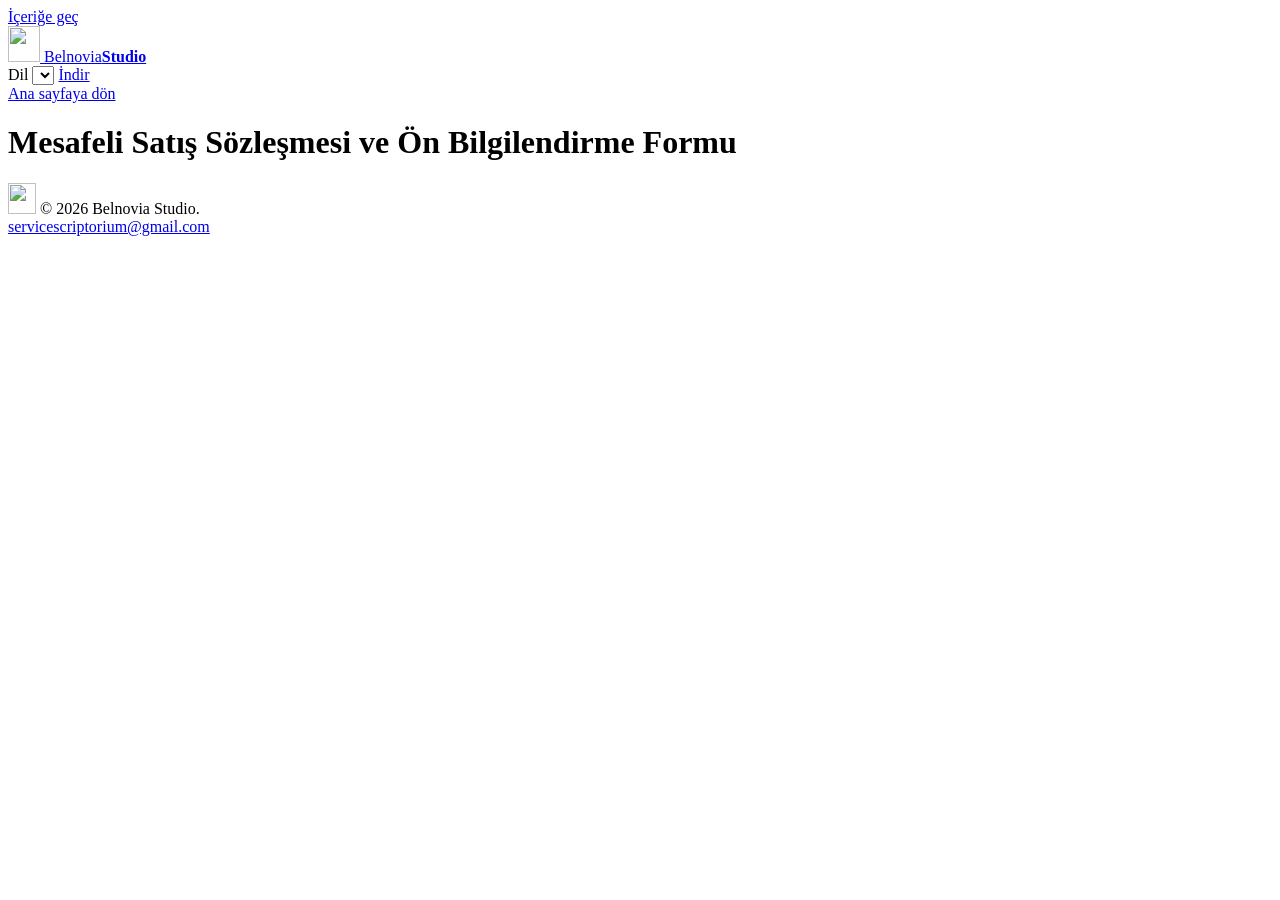
==== distance.html @ 93ca287a "Add files via upload" ====
<!doctype html>
<!--
  NOTE FOR THE OWNER / SAHİBİNE NOT:
  The legal texts on this page are a draft based on the in-app texts of Belnovia Studio.
  Bu sayfadaki yasal metinler taslaktır. Ödeme almaya başlamadan önce avukatına / mali müşavirine kontrol ettir.
  The texts themselves live in js/legal-texts.js (all six languages).
-->
<html lang="tr">
<head>
<meta charset="utf-8">
<meta name="viewport" content="width=device-width, initial-scale=1">
<title>Mesafeli Satış Sözleşmesi | Belnovia Studio</title>
<meta name="description" content="Belnovia Studio: Mesafeli Satış Sözleşmesi ve Ön Bilgilendirme Formu">
<meta name="theme-color" content="#090b13">
<meta name="robots" content="index, follow">
<link rel="icon" type="image/png" sizes="32x32" href="img/icon-32.png">
<link rel="apple-touch-icon" href="img/icon-256.png">
<meta property="og:type" content="article">
<meta property="og:site_name" content="Belnovia Studio">
<meta property="og:title" content="Mesafeli Satış Sözleşmesi | Belnovia Studio">
<meta property="og:image" content="img/og.jpg">
<link rel="stylesheet" href="css/site.css">
</head>
<body data-legal="distance">
<a class="skip" href="#main" data-i18n="skip">İçeriğe geç</a>
<header class="top">
  <div class="wrap top-in">
    <a class="brand" href="index.html" aria-label="Belnovia Studio">
      <img src="img/emblem-sm.png" width="32" height="36" alt="">
      <span>Belnovia<b>Studio</b></span>
    </a>
    <div class="top-act">
      <label class="lang">
        <span class="sr" data-i18n="lang.label">Dil</span>
        <select id="lang-select"></select>
      </label>
      <a class="btn btn-sm" href="index.html#download" data-i18n="nav.download">İndir</a>
    </div>
  </div>
</header>
<main id="main" class="wrap legal">
  <a class="legal-back" href="index.html" data-i18n="legal.back">Ana sayfaya dön</a>
  <h1 id="legal-title">Mesafeli Satış Sözleşmesi ve Ön Bilgilendirme Formu</h1>
  <p class="legal-date" data-i18n="legal.updated"></p>
  <div class="legal-body" id="legal-body">
    <noscript><p>Bu sayfayı görmek için JavaScript'i açın. / Please enable JavaScript to read this page. Contact: servicescriptorium@gmail.com</p></noscript>
  </div>
</main>
<footer class="foot">
  <div class="wrap foot-in">
    <div class="foot-brand">
      <img src="img/emblem-sm.png" width="28" height="31" alt="">
      <span>© <span class="year">2026</span> Belnovia Studio. <span data-i18n="foot.rights"></span></span>
    </div>
    <nav class="foot-nav" aria-label="Legal">
      <a href="terms.html" data-i18n="foot.terms"></a>
      <a href="privacy.html" data-i18n="foot.privacy"></a>
      <a href="refund.html" data-i18n="foot.refund"></a>
      <a href="distance.html" data-i18n="foot.distance"></a>
      <a href="mailto:servicescriptorium@gmail.com">servicescriptorium@gmail.com</a>
    </nav>
  </div>
</footer>
<script src="js/i18n.js"></script>
<script src="js/legal-texts.js"></script>
<script src="js/site.js"></script>
</body>
</html>
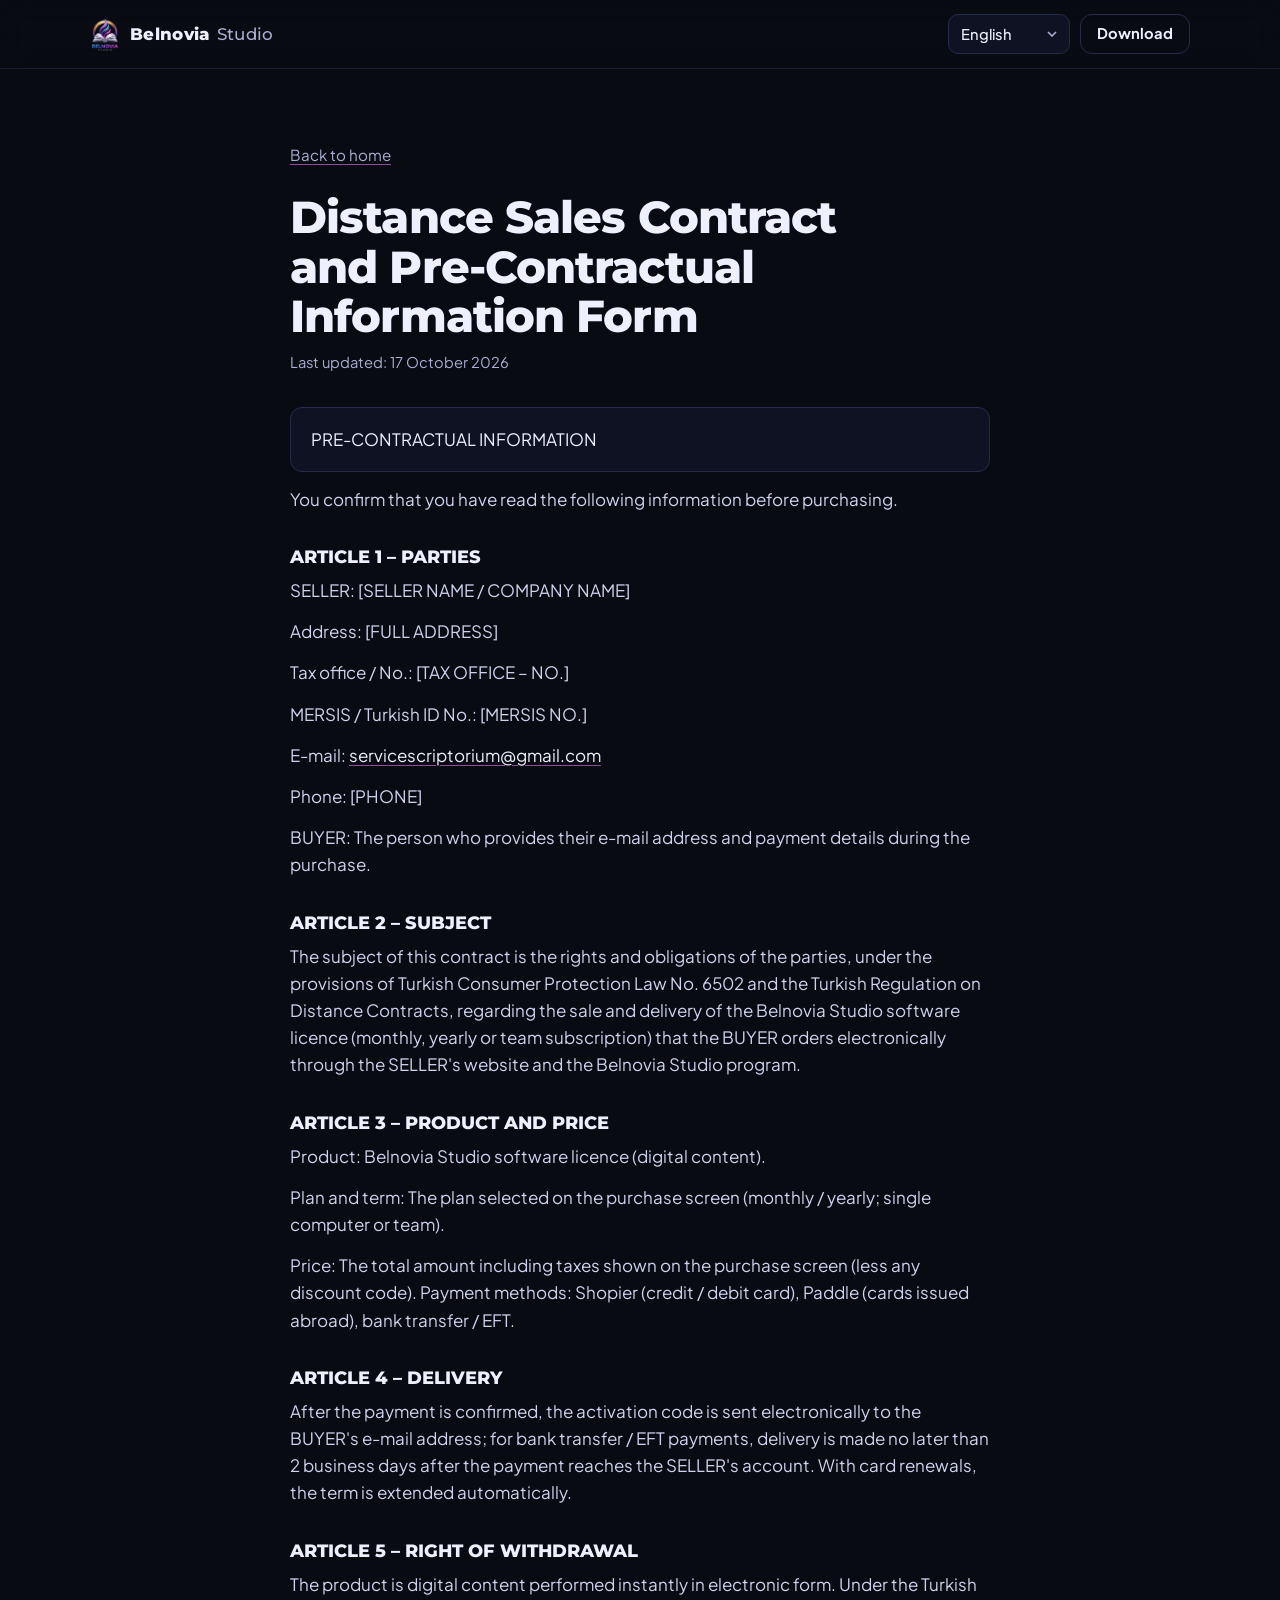
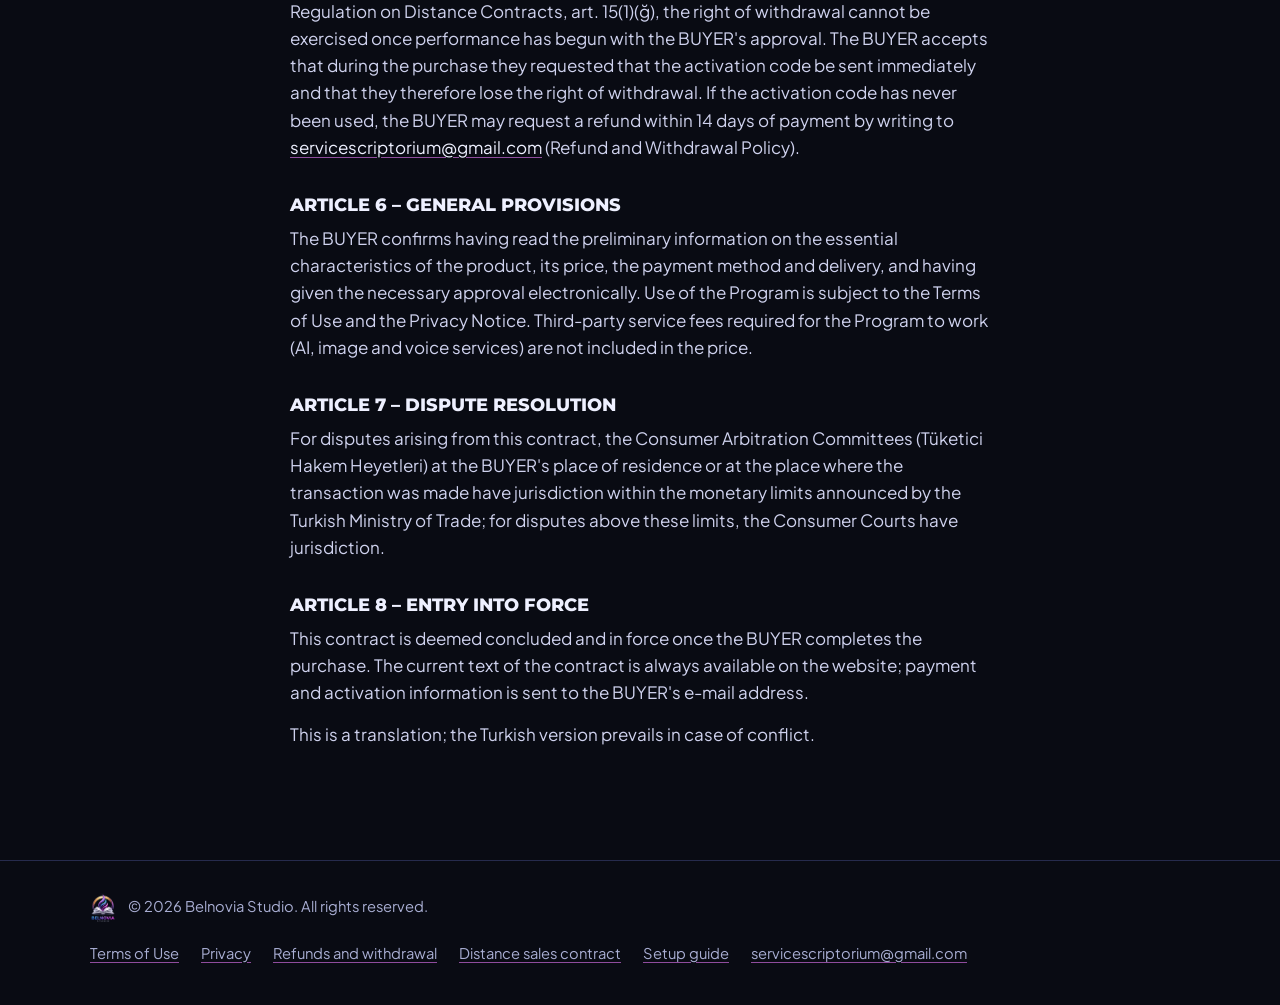
==== commit d0fa725a: "Add files via upload" ====
--- a/distance.html
+++ b/distance.html
@@ -57,6 +57,7 @@
       <a href="privacy.html" data-i18n="foot.privacy"></a>
       <a href="refund.html" data-i18n="foot.refund"></a>
       <a href="distance.html" data-i18n="foot.distance"></a>
+      <a href="kurulum.html" data-i18n="foot.setup"></a>
       <a href="mailto:servicescriptorium@gmail.com">servicescriptorium@gmail.com</a>
     </nav>
   </div>
--- a/css/site.css
+++ b/css/site.css
@@ -0,0 +1,338 @@
+/* Belnovia Studio website */
+@font-face { font-family: "Jakarta"; src: url("../fonts/jakarta.woff2") format("woff2"); font-weight: 200 800; font-display: swap; }
+@font-face { font-family: "BrandDisplay"; src: url("../fonts/montserrat.woff2") format("woff2"); font-weight: 100 900; font-display: swap; }
+
+:root {
+  --night: #090b13;
+  --deck: #0f1222;
+  --deck-2: #151936;
+  --line: #262b4d;
+  --ink: #eef0ff;
+  --mute: #a9aed3;
+  --violet: #8a7bff;
+  --pink: #e879f9;
+  --done: #3ddc97;
+  --grad: linear-gradient(90deg, var(--violet), var(--pink));
+  --display: "BrandDisplay", "Montserrat", system-ui, sans-serif;
+  --body: "Jakarta", "Plus Jakarta Sans", system-ui, -apple-system, "Segoe UI", sans-serif;
+  --wrap: 1180px;
+  --gut: clamp(16px, 4vw, 40px);
+}
+
+*, *::before, *::after { box-sizing: border-box; }
+html { -webkit-text-size-adjust: 100%; scroll-behavior: smooth; scroll-padding-top: 84px; }
+body {
+  margin: 0; background: var(--night); color: var(--ink);
+  font: 400 17px/1.6 var(--body); overflow-x: hidden;
+  -webkit-font-smoothing: antialiased;
+}
+img { max-width: 100%; height: auto; display: block; }
+a { color: var(--ink); text-decoration-color: rgba(232,121,249,.6); text-underline-offset: 3px; }
+a:hover { color: #fff; text-decoration-color: var(--pink); }
+:focus-visible { outline: 2px solid var(--pink); outline-offset: 3px; border-radius: 6px; }
+h1, h2, h3 { font-family: var(--display); margin: 0; text-wrap: balance; }
+h2 { font-size: clamp(1.75rem, 3.4vw, 2.6rem); font-weight: 800; line-height: 1.12; letter-spacing: -0.02em; }
+h3 { font-size: 1.1rem; font-weight: 700; line-height: 1.3; }
+p { margin: 0; }
+.sr { position: absolute; width: 1px; height: 1px; overflow: hidden; clip: rect(0 0 0 0); white-space: nowrap; }
+.wrap { max-width: var(--wrap); margin: 0 auto; padding: 0 var(--gut); }
+
+.skip { position: absolute; left: 12px; top: -60px; z-index: 50; background: var(--ink); color: var(--night); padding: 10px 14px; border-radius: 8px; font-weight: 700; }
+.skip:focus { top: 12px; }
+
+/* ---------- buttons ---------- */
+.btn {
+  display: inline-flex; align-items: center; justify-content: center; gap: 8px;
+  min-height: 48px; padding: 12px 22px; border-radius: 12px;
+  font: 700 1rem/1.2 var(--body); text-decoration: none; text-align: center;
+  border: 1px solid transparent; cursor: pointer; transition: background-color .15s, border-color .15s, transform .15s;
+}
+.btn-primary { background: var(--grad); color: #15112e; box-shadow: 0 10px 30px -12px rgba(232,121,249,.55); }
+.btn-primary:hover { color: #15112e; transform: translateY(-1px); }
+.btn-ghost { border-color: var(--line); color: var(--ink); background: rgba(255,255,255,.02); }
+.btn-ghost:hover { border-color: var(--violet); background: rgba(138,123,255,.08); }
+.btn-sm { min-height: 40px; padding: 8px 16px; font-size: .92rem; border-color: var(--line); }
+.btn-sm:hover { border-color: var(--violet); }
+.btn-lg { min-height: 56px; padding: 14px 28px; font-size: 1.08rem; }
+
+/* ---------- header ---------- */
+.top { position: sticky; top: 0; z-index: 20; background: rgba(9,11,19,.82); backdrop-filter: blur(12px); -webkit-backdrop-filter: blur(12px); border-bottom: 1px solid rgba(38,43,77,.6); }
+.top-in { display: flex; align-items: center; gap: 24px; min-height: 68px; }
+.brand { display: flex; align-items: center; gap: 10px; text-decoration: none; flex-shrink: 0; }
+.brand img { width: 30px; height: auto; }
+.brand span { font: 800 1.05rem/1 var(--display); letter-spacing: .02em; }
+.brand b { font-weight: 500; color: var(--mute); margin-left: 6px; }
+.nav { display: flex; gap: 22px; margin-left: auto; }
+.nav a { color: var(--mute); text-decoration: none; font-size: .95rem; font-weight: 500; }
+.nav a:hover { color: var(--ink); }
+.top-act { display: flex; align-items: center; gap: 10px; margin-left: 8px; }
+.lang select {
+  appearance: none; -webkit-appearance: none; background: var(--deck) url("data:image/svg+xml,%3Csvg xmlns='http://www.w3.org/2000/svg' width='10' height='6'%3E%3Cpath d='M1 1l4 4 4-4' fill='none' stroke='%23a9aed3' stroke-width='1.6'/%3E%3C/svg%3E") no-repeat right 12px center;
+  color: var(--ink); border: 1px solid var(--line); border-radius: 10px; min-height: 40px; padding: 6px 32px 6px 12px;
+  font: 500 .92rem var(--body); cursor: pointer;
+}
+.lang select:hover { border-color: var(--violet); }
+
+/* ---------- hero ---------- */
+.hero { position: relative; padding: clamp(48px, 8vw, 96px) 0 24px; overflow: hidden; }
+.hero::before {
+  content: ""; position: absolute; inset: -20% -10% auto auto; width: 900px; height: 700px; pointer-events: none;
+  background: radial-gradient(closest-side, rgba(138,123,255,.20), transparent 70%), radial-gradient(closest-side at 70% 60%, rgba(232,121,249,.12), transparent 70%);
+}
+.hero .wrap { position: relative; }
+.hero-copy { max-width: 920px; }
+.hero h1 { font-size: clamp(2.15rem, 5.4vw, 4.1rem); font-weight: 800; line-height: 1.04; letter-spacing: -0.03em; }
+.lead { margin-top: 22px; font-size: clamp(1.05rem, 1.6vw, 1.22rem); color: var(--mute); max-width: 62ch; }
+.cta-row { display: flex; flex-wrap: wrap; gap: 12px; margin-top: 32px; }
+.trial-note { margin-top: 14px; font-size: .95rem; color: var(--mute); }
+.trial-note::before { content: ""; display: inline-block; width: 8px; height: 8px; border-radius: 50%; background: var(--done); margin-right: 8px; vertical-align: 1px; }
+
+/* the production line: echoes the segmented progress bar in the app */
+.line { margin: clamp(48px, 7vw, 80px) 0 0; }
+.line-cap { font-size: .9rem; color: var(--mute); margin-bottom: 14px; }
+.line-owners, .line-track { display: grid; grid-template-columns: repeat(9, minmax(0, 1fr)); column-gap: 6px; }
+.line-owners { margin-bottom: 10px; }
+.own { font-size: .85rem; font-weight: 700; padding-bottom: 8px; border-bottom: 1px solid; }
+.own-you { grid-column: 1 / 3; border-image: var(--grad) 1; }
+.own-app { grid-column: 3 / 10; color: var(--done); border-color: rgba(61,220,151,.5); }
+.line-track { list-style: none; margin: 0; padding: 0; }
+.seg i {
+  display: block; height: 12px; border-radius: 3px; position: relative; overflow: hidden;
+  background: repeating-linear-gradient(90deg, #1c2140 0 6px, #141832 6px 9px); border: 1px solid #23284a;
+}
+.seg i::after { content: ""; position: absolute; inset: 0; background: var(--done); transform-origin: left; }
+.seg.you i::after { background: var(--grad); }
+.seg span { display: block; margin-top: 10px; font-size: .84rem; line-height: 1.35; color: var(--mute); padding-right: 4px; }
+.seg.you span { color: var(--ink); }
+@media (prefers-reduced-motion: no-preference) {
+  .js .seg i::after { transform: scaleX(0); animation: fill .5s cubic-bezier(.4,0,.2,1) forwards; }
+  .js .seg:nth-child(1) i::after { animation-delay: .2s; }
+  .js .seg:nth-child(2) i::after { animation-delay: .5s; }
+  .js .seg:nth-child(3) i::after { animation-delay: .9s; }
+  .js .seg:nth-child(4) i::after { animation-delay: 1.15s; }
+  .js .seg:nth-child(5) i::after { animation-delay: 1.4s; }
+  .js .seg:nth-child(6) i::after { animation-delay: 1.65s; }
+  .js .seg:nth-child(7) i::after { animation-delay: 1.9s; }
+  .js .seg:nth-child(8) i::after { animation-delay: 2.15s; }
+  .js .seg:nth-child(9) i::after { animation-delay: 2.4s; }
+}
+@keyframes fill { to { transform: scaleX(1); } }
+
+.window { border: 1px solid var(--line); border-radius: 14px; overflow: hidden; background: var(--deck); box-shadow: 0 40px 80px -40px rgba(138,123,255,.45), 0 0 0 1px rgba(255,255,255,.02) inset; }
+.window-bar { display: flex; gap: 7px; padding: 11px 14px; background: #0c0f1c; border-bottom: 1px solid var(--line); }
+.window-bar i { width: 10px; height: 10px; border-radius: 50%; background: #2a2f52; }
+.hero-shot { margin-top: clamp(40px, 6vw, 64px); }
+
+/* ---------- sections ---------- */
+.sec { padding: clamp(64px, 9vw, 112px) 0 0; }
+.sec-lead { margin-top: 14px; color: var(--mute); max-width: 60ch; font-size: 1.08rem; }
+
+/* how it works */
+.steps { list-style: none; margin: 48px 0 0; padding: 0; display: grid; grid-template-columns: repeat(4, minmax(0, 1fr)); gap: 28px; }
+.step { border-top: 3px solid var(--done); padding-top: 22px; }
+.step.you { border-image: var(--grad) 1; }
+.step-n { display: block; font: 800 2.6rem/1 var(--display); color: transparent; -webkit-text-stroke: 1.5px #5a608f; }
+.step-who { display: inline-block; margin: 14px 0 8px; font-size: .82rem; font-weight: 700; color: var(--done); }
+.step.you .step-who { color: var(--pink); }
+.step h3 { margin-bottom: 8px; }
+.step p { color: var(--mute); font-size: .98rem; }
+
+/* features */
+.fgroups { margin-top: 44px; }
+.fgroup { display: grid; grid-template-columns: 220px minmax(0, 1fr); gap: 32px; padding: 32px 0; border-top: 1px solid var(--line); }
+.fgroup:last-child { border-bottom: 1px solid var(--line); }
+.fgroup > h3 { font-size: 1.35rem; font-weight: 800; letter-spacing: -0.01em; }
+.flist { margin: 0; display: grid; grid-template-columns: repeat(2, minmax(0, 1fr)); gap: 26px 44px; }
+.flist dt { font-weight: 700; margin-bottom: 4px; }
+.flist dd { margin: 0; color: var(--mute); font-size: .98rem; }
+
+/* screenshots */
+.tabs { display: flex; flex-wrap: wrap; gap: 8px; margin-top: 32px; padding: 4px 2px 8px; }
+.tabs button {
+  flex-shrink: 0; min-height: 42px; padding: 8px 16px; border-radius: 999px; cursor: pointer;
+  background: transparent; color: var(--mute); border: 1px solid var(--line); font: 600 .95rem var(--body);
+}
+.tabs button:hover { color: var(--ink); border-color: var(--violet); }
+.tabs button[aria-selected="true"] { color: var(--ink); background: rgba(138,123,255,.16); border-color: var(--violet); }
+.shot { margin: 18px 0 0; }
+.shot figcaption { margin-top: 16px; color: var(--mute); max-width: 70ch; }
+
+/* pricing */
+.plans { display: grid; grid-template-columns: repeat(3, minmax(0, 1fr)); gap: 20px; margin-top: 44px; align-items: stretch; }
+.plan { display: flex; flex-direction: column; padding: 30px 28px; border-radius: 18px; border: 1px solid var(--line); background: var(--deck); }
+.plan-trial { border: 1.5px solid transparent; background: linear-gradient(var(--deck-2), var(--deck-2)) padding-box, var(--grad) border-box; }
+.plan h3 { display: flex; align-items: center; flex-wrap: wrap; gap: 10px; font-size: 1.15rem; }
+.tag { font: 700 .78rem/1 var(--body); padding: 6px 10px; border-radius: 999px; background: rgba(61,220,151,.14); color: var(--done); }
+.plan-price { margin-top: 18px; font: 800 2.3rem/1.1 var(--display); letter-spacing: -0.02em; }
+.plan-price.is-unknown { font-size: 1.3rem; color: var(--mute); }
+.plan-sub { color: var(--mute); margin-top: 6px; }
+.plan-note { margin-top: 18px; }
+.plan-inc { list-style: none; padding: 0; margin: 18px 0 0; color: var(--mute); font-size: .96rem; }
+.plan-inc li { padding: 6px 0 6px 24px; position: relative; }
+.plan-inc li::before { content: ""; position: absolute; left: 0; top: 14px; width: 12px; height: 6px; border-radius: 2px; background: var(--done); }
+.plan .btn { margin-top: auto; }
+.plan-note + .btn, .plan-inc + .btn { margin-top: 28px; }
+.plan { gap: 0; }
+.plan > .btn { align-self: stretch; }
+.price-notes { margin-top: 26px; display: grid; gap: 10px; color: var(--mute); font-size: .95rem; max-width: 78ch; }
+
+/* download */
+.dl {
+  display: grid; grid-template-columns: auto minmax(0, 1fr); gap: 40px; align-items: center;
+  padding: clamp(28px, 5vw, 56px); border-radius: 24px; border: 1px solid var(--line);
+  background: radial-gradient(600px 300px at 0% 0%, rgba(138,123,255,.22), transparent 70%), radial-gradient(500px 300px at 100% 100%, rgba(232,121,249,.14), transparent 70%), var(--deck);
+}
+.dl-emblem { width: 140px; }
+.dl-body p { color: var(--mute); margin-top: 12px; max-width: 60ch; }
+.dl-body .btn { margin-top: 26px; }
+.dl-body .dl-note { font-size: .9rem; margin-top: 14px; }
+
+/* faq */
+.faq-wrap { display: grid; grid-template-columns: minmax(0, 1fr) minmax(0, 2fr); gap: 48px; }
+.faq details { border-top: 1px solid var(--line); }
+.faq details:last-child { border-bottom: 1px solid var(--line); }
+.faq summary { list-style: none; cursor: pointer; padding: 20px 40px 20px 0; position: relative; font-weight: 700; font-size: 1.05rem; }
+.faq summary::-webkit-details-marker { display: none; }
+.faq summary::after { content: ""; position: absolute; right: 6px; top: 50%; width: 14px; height: 14px; margin-top: -7px;
+  background: linear-gradient(var(--mute), var(--mute)) center/14px 2px no-repeat, linear-gradient(var(--mute), var(--mute)) center/2px 14px no-repeat; transition: transform .2s; }
+.faq details[open] summary::after { transform: rotate(45deg); }
+.faq details p { padding: 0 0 22px; color: var(--mute); max-width: 68ch; }
+
+/* coming soon */
+.soon { display: grid; grid-template-columns: minmax(0, 1fr) minmax(0, 2fr); gap: 48px; align-items: start; }
+.soon h2 { font-size: 1.5rem; }
+.soon p { color: var(--mute); margin-top: 10px; font-size: .96rem; }
+.soon ul { list-style: none; margin: 0; padding: 0; display: grid; gap: 14px; }
+.soon li { display: flex; align-items: center; gap: 16px; padding: 16px 20px; border: 1px dashed var(--line); border-radius: 12px; color: var(--ink); }
+.soon li::before { content: ""; flex-shrink: 0; width: 46px; height: 10px; border-radius: 3px; border: 1px solid #2c3260;
+  background: linear-gradient(90deg, rgba(138,123,255,.7) 0 35%, transparent 35%), repeating-linear-gradient(90deg, #1c2140 0 6px, #141832 6px 9px); }
+
+/* contact */
+.contact { display: grid; grid-template-columns: minmax(0, 1fr) auto; gap: 40px; align-items: end; }
+.contact p { color: var(--mute); margin-top: 12px; max-width: 60ch; }
+.contact-mail { display: flex; flex-direction: column; align-items: flex-start; gap: 14px; }
+.mail { font: 700 clamp(1.05rem, 2.2vw, 1.5rem)/1.2 var(--display); word-break: break-all; }
+
+/* footer */
+.foot { margin-top: clamp(64px, 9vw, 112px); border-top: 1px solid var(--line); padding: 32px 0 40px; color: var(--mute); font-size: .92rem; }
+.foot-in { display: flex; flex-wrap: wrap; align-items: center; justify-content: space-between; gap: 20px; }
+.foot-brand { display: flex; align-items: center; gap: 12px; }
+.foot-brand img { width: 26px; }
+.foot-nav { display: flex; flex-wrap: wrap; gap: 8px 22px; }
+.foot-nav a { color: var(--mute); }
+.foot-nav a:hover { color: var(--ink); }
+
+/* legal pages */
+.legal { max-width: 780px; padding-top: clamp(40px, 6vw, 72px); }
+.legal-back { display: inline-block; margin-bottom: 26px; color: var(--mute); font-size: .95rem; }
+.legal h1 { font-size: clamp(1.9rem, 4vw, 2.8rem); font-weight: 800; letter-spacing: -0.02em; line-height: 1.1; }
+.legal-date { color: var(--mute); margin-top: 10px; font-size: .92rem; }
+.legal-body { margin-top: 32px; }
+.legal-body h2 { font-size: 1.12rem; letter-spacing: 0; margin: 34px 0 10px; }
+.legal-body p { margin: 0 0 14px; color: #cfd2ee; }
+.legal-body p.li { padding-left: 18px; position: relative; }
+.legal-body p.li::before { content: ""; position: absolute; left: 2px; top: .7em; width: 6px; height: 6px; border-radius: 50%; background: var(--violet); }
+.legal-body strong { color: var(--ink); }
+.legal-sum { padding: 18px 20px; border-radius: 12px; background: var(--deck); border: 1px solid var(--line); color: var(--ink) !important; }
+.legal-meta { margin-top: 28px !important; font-size: .9rem; color: var(--mute) !important; }
+
+/* sample video */
+.sample-sec[hidden] { display: none; }
+.sample { margin-top: 32px; position: relative; aspect-ratio: 16 / 9; border-radius: 16px; overflow: hidden; border: 1px solid var(--line); background: var(--deck);
+  box-shadow: 0 40px 80px -40px rgba(138,123,255,.45); }
+.sample iframe, .sample video { position: absolute; inset: 0; width: 100%; height: 100%; border: 0; background: #000; }
+.sample-play { position: absolute; inset: 0; width: 100%; border: 0; padding: 0; cursor: pointer; color: var(--ink); background: transparent; font: inherit; }
+.sample-poster { position: absolute; inset: 0; background: url("../img/emblem.png") center 34% / 92px auto no-repeat, radial-gradient(520px 260px at 30% 30%, rgba(138,123,255,.32), transparent 70%), radial-gradient(420px 260px at 80% 80%, rgba(232,121,249,.2), transparent 70%), var(--deck); }
+.sample-poster[style*="background-image"] { background-size: cover; background-position: center; background-repeat: no-repeat; }
+.sample-btn { position: absolute; left: 50%; top: 62%; width: 76px; height: 76px; margin: -38px 0 0 -38px; border-radius: 50%; display: grid; place-items: center; background: var(--grad); color: #15112e; box-shadow: 0 14px 40px -10px rgba(232,121,249,.7); transition: transform .2s; }
+.sample-btn svg { margin-left: 4px; }
+.sample-play:hover .sample-btn { transform: scale(1.06); }
+.sample-label { position: absolute; left: 0; right: 0; bottom: 18px; text-align: center; font-weight: 700; font-size: .98rem; text-shadow: 0 2px 10px rgba(0,0,0,.6); }
+.sample-note { margin-top: 12px; color: var(--mute); font-size: .88rem; }
+.sample-note[hidden] { display: none; }
+
+/* costs beside the plans */
+.costs { margin-top: 40px; padding: clamp(22px, 3.5vw, 34px); border-radius: 18px; border: 1px solid var(--line); background: var(--deck); display: grid; grid-template-columns: minmax(0, 1fr) minmax(0, 2fr); gap: 20px 40px; }
+.costs-head h3 { font-size: 1.25rem; font-weight: 800; }
+.costs-head p { color: var(--mute); margin-top: 10px; font-size: .96rem; }
+.costs-list { margin: 0; display: grid; grid-template-columns: repeat(2, minmax(0, 1fr)); gap: 20px 32px; }
+.costs-list dt { font-weight: 700; margin-bottom: 4px; }
+.costs-list dd { margin: 0; color: var(--mute); font-size: .95rem; }
+.costs-more { grid-column: 2; justify-self: start; font-weight: 700; font-size: .95rem; }
+
+/* setup guide */
+.guide-page { padding-top: clamp(40px, 6vw, 72px); }
+.guide-head { max-width: 760px; }
+.guide-wrap { display: grid; grid-template-columns: 230px minmax(0, 1fr); gap: 48px; align-items: start; margin-top: 8px; }
+.guide-toc { position: sticky; top: 96px; }
+.guide-toc p { color: var(--mute); font-size: .85rem; font-weight: 700; margin-bottom: 10px; }
+.guide-toc ol { list-style: none; margin: 0; padding: 0; display: grid; gap: 2px; }
+.guide-toc a { display: block; padding: 7px 12px; border-radius: 0 8px 8px 0; color: var(--mute); text-decoration: none; font-size: .95rem; border-left: 2px solid var(--line); }
+.guide-toc a:hover { color: var(--ink); border-left-color: var(--violet); background: rgba(138,123,255,.08); }
+.guide-head h1 { font-size: clamp(1.9rem, 4vw, 2.8rem); font-weight: 800; letter-spacing: -0.02em; line-height: 1.1; }
+.guide-lead { color: var(--mute); margin-top: 12px; max-width: 64ch; font-size: 1.05rem; }
+.guide-toc { margin-top: 44px; }
+.guide-sec { margin-top: 44px; padding-top: 34px; border-top: 1px solid var(--line); }
+.guide-sec h2 { font-size: clamp(1.3rem, 2.4vw, 1.7rem); }
+.guide-sec > p { color: var(--mute); margin-top: 10px; max-width: 66ch; }
+.guide-steps { list-style: none; counter-reset: gs; margin: 22px 0 0; padding: 0; display: grid; gap: 14px; max-width: 70ch; }
+.guide-steps li { counter-increment: gs; position: relative; padding-left: 46px; color: #cfd2ee; }
+.guide-steps li::before { content: counter(gs); position: absolute; left: 0; top: -1px; width: 30px; height: 30px; border-radius: 50%; display: grid; place-items: center; font: 800 .9rem var(--display); color: var(--ink); background: var(--deck-2); border: 1px solid var(--line); }
+.guide-steps b { color: var(--ink); }
+.guide-note { margin-top: 20px; max-width: 70ch; padding: 14px 18px; border-radius: 12px; border: 1px solid rgba(232,121,249,.35); background: rgba(232,121,249,.06); color: var(--ink); font-size: .95rem; }
+.guide-anim:empty { display: none; }
+.guide-anim { margin-top: 18px; }
+
+/* ---------- responsive ---------- */
+@media (max-width: 1020px) {
+  .nav { display: none; }
+  .top-act { margin-left: auto; }
+  .steps { grid-template-columns: repeat(2, minmax(0, 1fr)); row-gap: 40px; }
+  .fgroup { grid-template-columns: 1fr; gap: 18px; }
+  .plans { grid-template-columns: 1fr; max-width: 560px; }
+  .faq-wrap, .soon { grid-template-columns: 1fr; gap: 24px; }
+  .costs { grid-template-columns: 1fr; }
+  .costs-more { grid-column: 1; }
+  .guide-wrap { grid-template-columns: 1fr; gap: 28px; }
+  .guide-toc { position: static; }
+  .guide-toc ol { grid-template-columns: repeat(2, minmax(0, 1fr)); }
+}
+@media (max-width: 760px) {
+  body { font-size: 16px; }
+  .line-owners { display: flex; gap: 18px; }
+  .own { border: 0; padding: 0; display: flex; align-items: center; gap: 8px; }
+  .own::before { content: ""; width: 18px; height: 8px; border-radius: 2px; background: var(--done); }
+  .own-you::before { background: var(--grad); }
+  .own-you { color: var(--ink); }
+  .line-track { grid-template-columns: repeat(3, minmax(0, 1fr)); row-gap: 18px; }
+  .flist { grid-template-columns: 1fr; gap: 20px; }
+  .dl { grid-template-columns: 1fr; gap: 20px; }
+  .dl-emblem { width: 96px; }
+  .contact { grid-template-columns: 1fr; align-items: start; }
+  .costs-list { grid-template-columns: 1fr; }
+  .sample-btn { width: 60px; height: 60px; margin: -30px 0 0 -30px; }
+  .guide-steps li { padding-left: 42px; }
+  .sample-poster { background-size: 48px auto, auto, auto, auto; background-position: center 14%, 0 0, 0 0, 0 0; }
+  .sample-btn { top: 63%; }
+  .sample-label { bottom: 12px; font-size: .9rem; }
+  .cta-row .btn { width: 100%; }
+}
+@media (max-width: 480px) {
+  .brand b { display: none; }
+  .top-in { gap: 10px; }
+  .top-act { gap: 8px; }
+  .lang select { max-width: 116px; padding-right: 28px; background-position: right 10px center; }
+  .btn-sm { padding: 8px 12px; }
+  .steps { grid-template-columns: 1fr; }
+  .plan { padding: 24px 20px; }
+  .dl-body .btn { width: 100%; }
+  .window-bar { padding: 8px 10px; }
+}
+@media (max-width: 400px) {
+  .brand span { display: none; }
+}
+@media (prefers-reduced-motion: reduce) {
+  html { scroll-behavior: auto; }
+  .btn, .faq summary::after { transition: none; }
+}
+.brand + .top-act { margin-left: auto; }
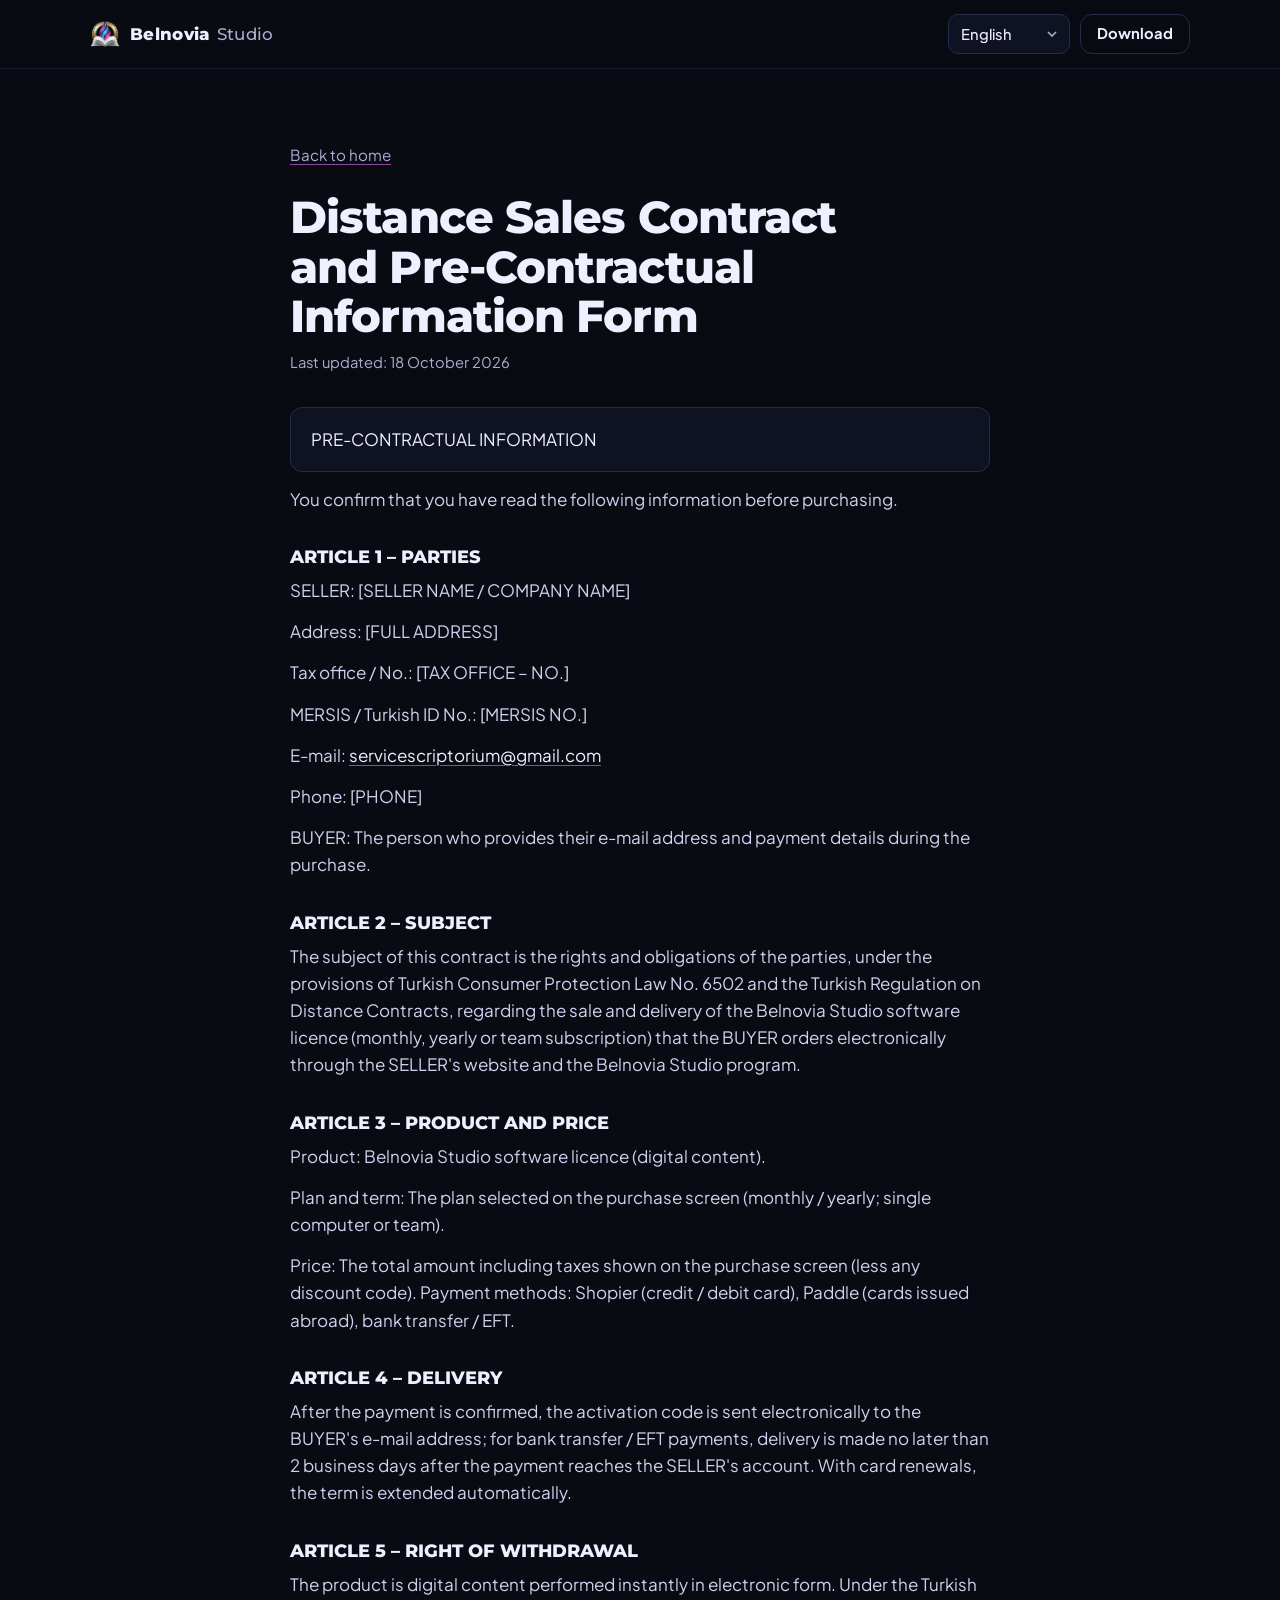
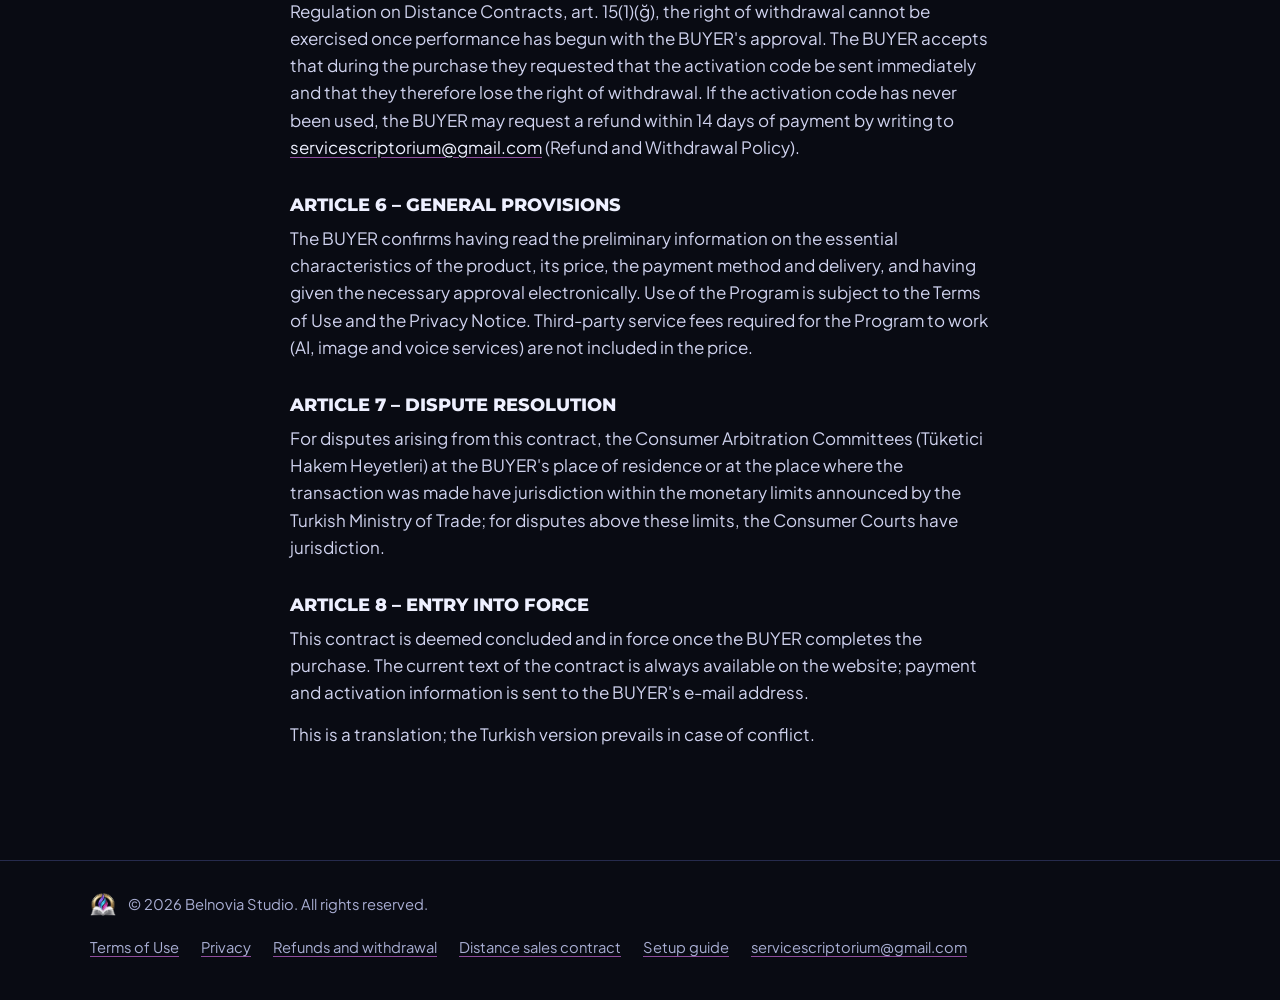
==== commit 00915cbf: "Add files via upload" ====
--- a/distance.html
+++ b/distance.html
@@ -13,8 +13,8 @@
 <meta name="description" content="Belnovia Studio: Mesafeli Satış Sözleşmesi ve Ön Bilgilendirme Formu">
 <meta name="theme-color" content="#090b13">
 <meta name="robots" content="index, follow">
-<link rel="icon" type="image/png" sizes="32x32" href="img/icon-32.png">
-<link rel="apple-touch-icon" href="img/icon-256.png">
+<link rel="icon" type="image/png" sizes="32x32" href="img/icon-32.png?v=4">
+<link rel="apple-touch-icon" href="img/icon-256.png?v=4">
 <meta property="og:type" content="article">
 <meta property="og:site_name" content="Belnovia Studio">
 <meta property="og:title" content="Mesafeli Satış Sözleşmesi | Belnovia Studio">
@@ -26,7 +26,7 @@
 <header class="top">
   <div class="wrap top-in">
     <a class="brand" href="index.html" aria-label="Belnovia Studio">
-      <img src="img/emblem-sm.png" width="32" height="36" alt="">
+      <img src="img/emblem-sm.png" width="32" height="28" alt="">
       <span>Belnovia<b>Studio</b></span>
     </a>
     <div class="top-act">
@@ -49,7 +49,7 @@
 <footer class="foot">
   <div class="wrap foot-in">
     <div class="foot-brand">
-      <img src="img/emblem-sm.png" width="28" height="31" alt="">
+      <img src="img/emblem-sm.png" width="28" height="25" alt="">
       <span>© <span class="year">2026</span> Belnovia Studio. <span data-i18n="foot.rights"></span></span>
     </div>
     <nav class="foot-nav" aria-label="Legal">
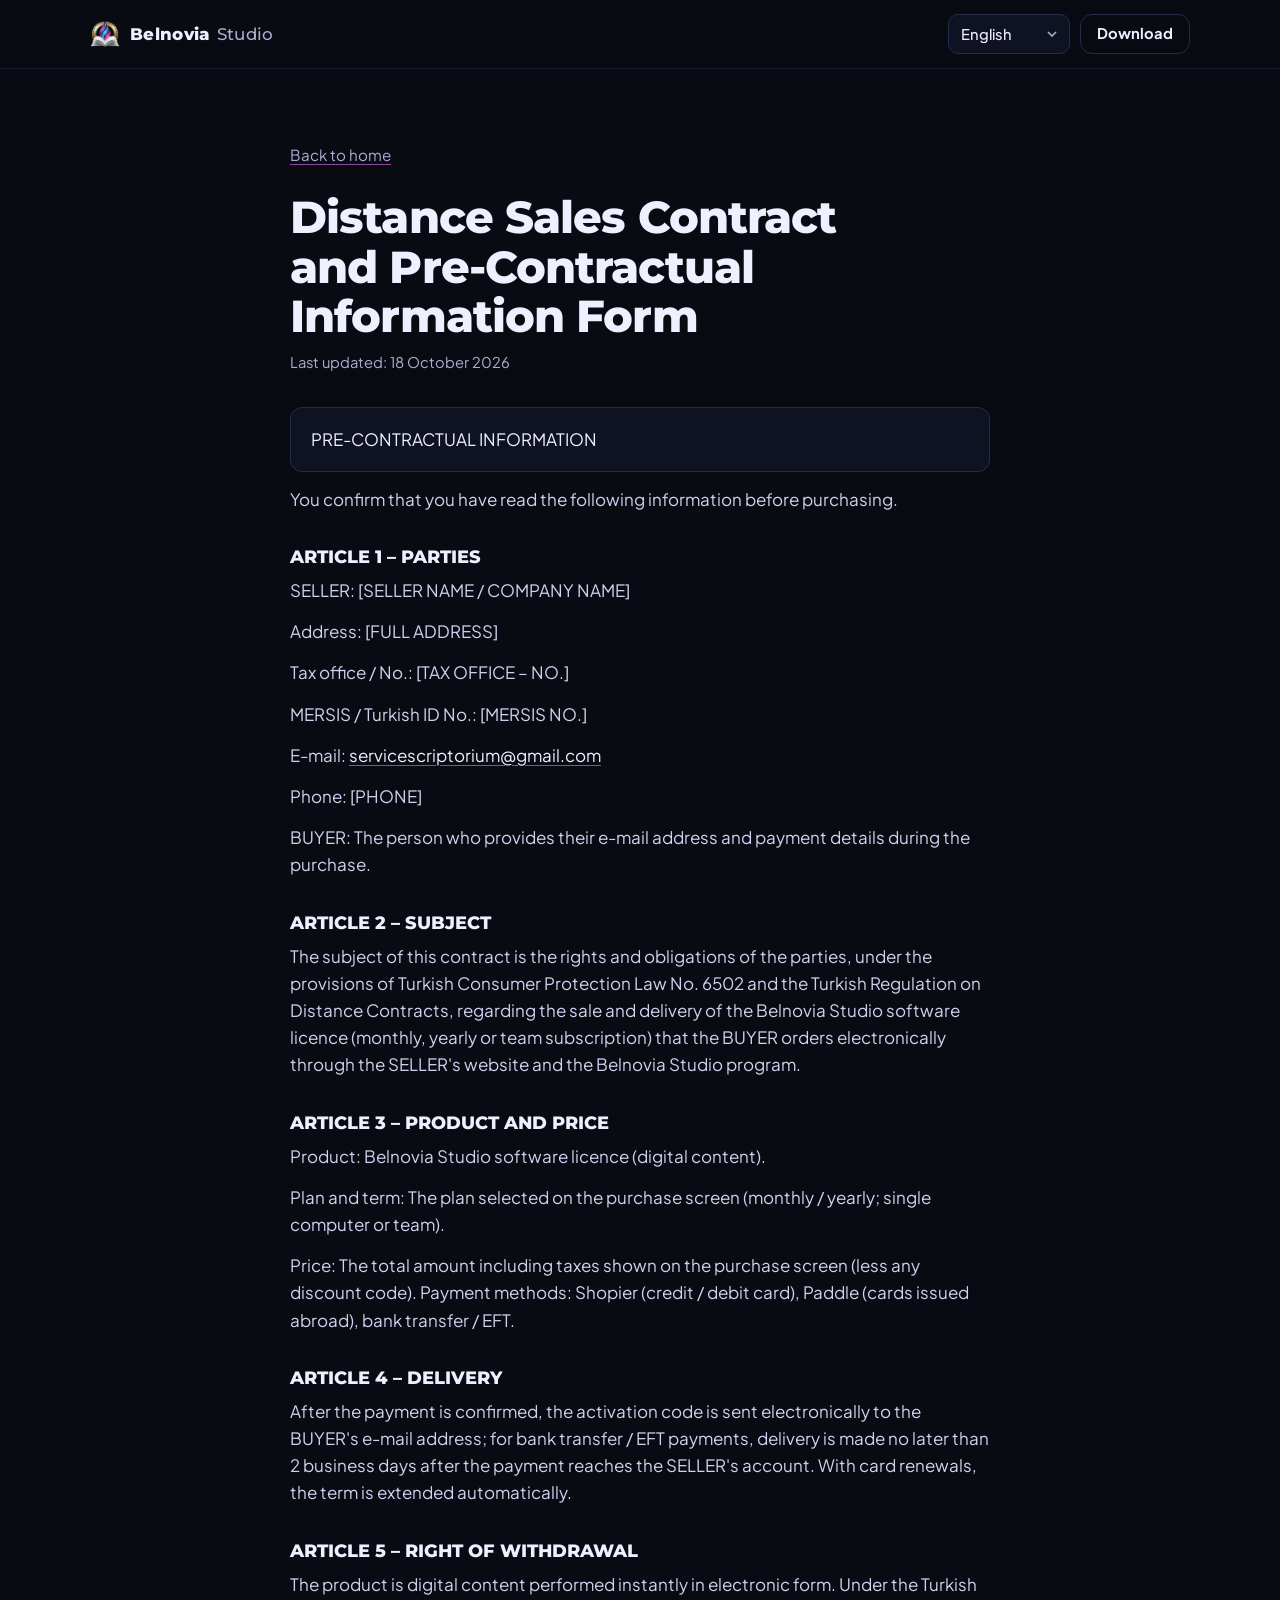
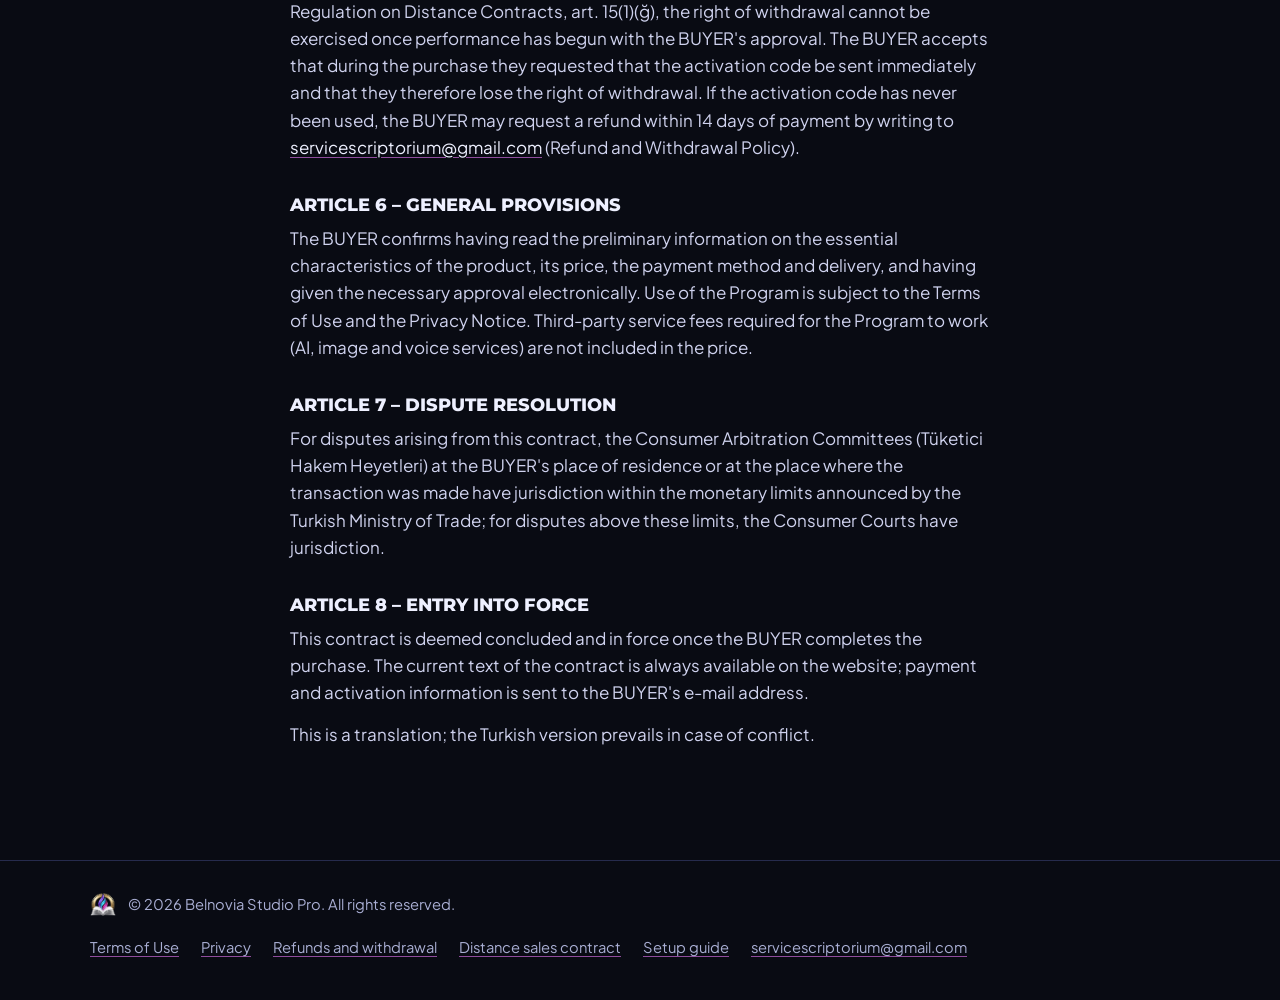
==== commit 7020720a: "Add files via upload" ====
--- a/distance.html
+++ b/distance.html
@@ -1,7 +1,7 @@
 <!doctype html>
 <!--
   NOTE FOR THE OWNER / SAHİBİNE NOT:
-  The legal texts on this page are a draft based on the in-app texts of Belnovia Studio.
+  The legal texts on this page are a draft based on the in-app texts of Belnovia Studio Pro.
   Bu sayfadaki yasal metinler taslaktır. Ödeme almaya başlamadan önce avukatına / mali müşavirine kontrol ettir.
   The texts themselves live in js/legal-texts.js (all six languages).
 -->
@@ -9,15 +9,15 @@
 <head>
 <meta charset="utf-8">
 <meta name="viewport" content="width=device-width, initial-scale=1">
-<title>Mesafeli Satış Sözleşmesi | Belnovia Studio</title>
-<meta name="description" content="Belnovia Studio: Mesafeli Satış Sözleşmesi ve Ön Bilgilendirme Formu">
+<title>Mesafeli Satış Sözleşmesi | Belnovia Studio Pro</title>
+<meta name="description" content="Belnovia Studio Pro: Mesafeli Satış Sözleşmesi ve Ön Bilgilendirme Formu">
 <meta name="theme-color" content="#090b13">
 <meta name="robots" content="index, follow">
 <link rel="icon" type="image/png" sizes="32x32" href="img/icon-32.png?v=4">
 <link rel="apple-touch-icon" href="img/icon-256.png?v=4">
 <meta property="og:type" content="article">
-<meta property="og:site_name" content="Belnovia Studio">
-<meta property="og:title" content="Mesafeli Satış Sözleşmesi | Belnovia Studio">
+<meta property="og:site_name" content="Belnovia Studio Pro">
+<meta property="og:title" content="Mesafeli Satış Sözleşmesi | Belnovia Studio Pro">
 <meta property="og:image" content="img/og.jpg">
 <link rel="stylesheet" href="css/site.css">
 </head>
@@ -25,7 +25,7 @@
 <a class="skip" href="#main" data-i18n="skip">İçeriğe geç</a>
 <header class="top">
   <div class="wrap top-in">
-    <a class="brand" href="index.html" aria-label="Belnovia Studio">
+    <a class="brand" href="index.html" aria-label="Belnovia Studio Pro">
       <img src="img/emblem-sm.png" width="32" height="28" alt="">
       <span>Belnovia<b>Studio</b></span>
     </a>
@@ -50,7 +50,7 @@
   <div class="wrap foot-in">
     <div class="foot-brand">
       <img src="img/emblem-sm.png" width="28" height="25" alt="">
-      <span>© <span class="year">2026</span> Belnovia Studio. <span data-i18n="foot.rights"></span></span>
+      <span>© <span class="year">2026</span> Belnovia Studio Pro. <span data-i18n="foot.rights"></span></span>
     </div>
     <nav class="foot-nav" aria-label="Legal">
       <a href="terms.html" data-i18n="foot.terms"></a>
